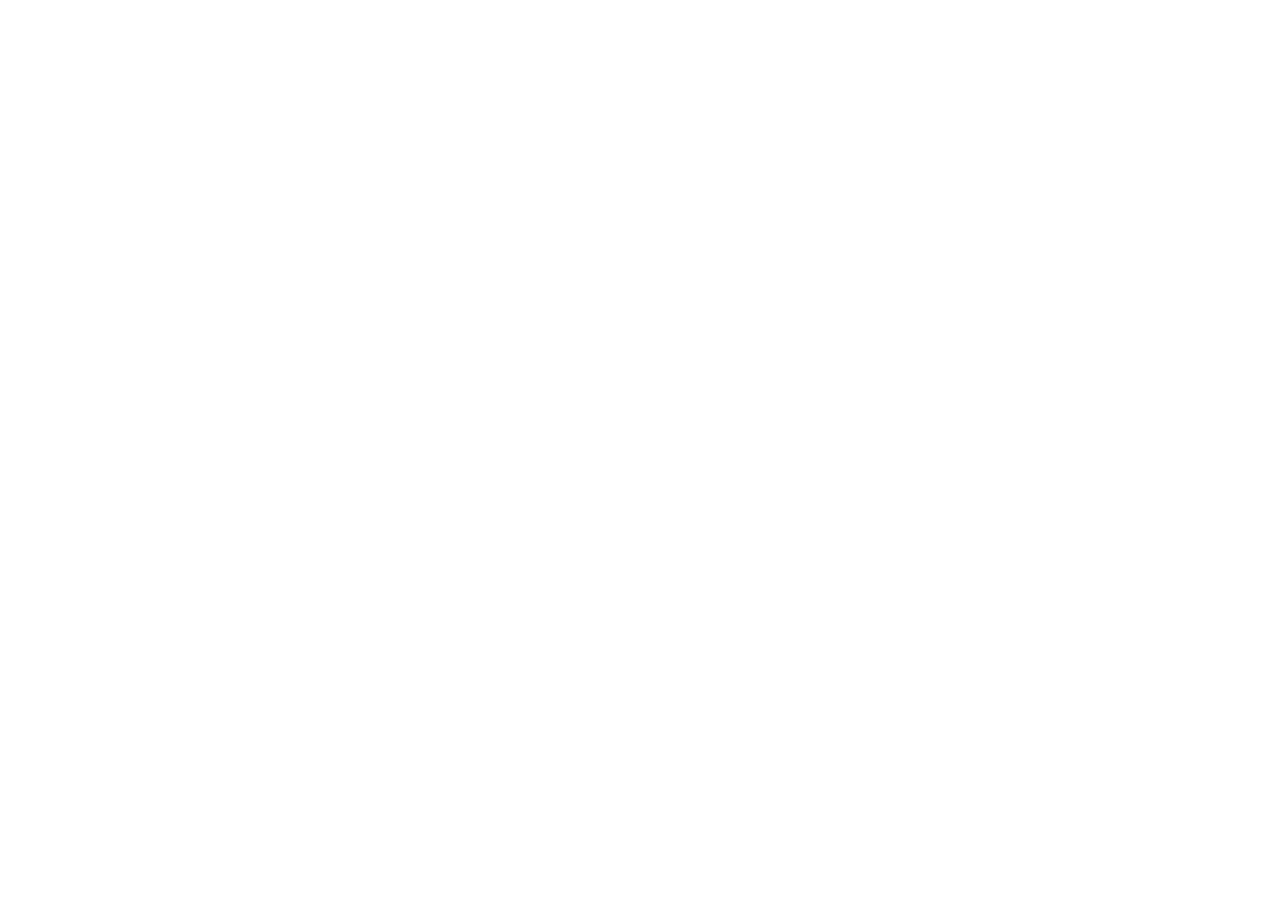
==== index.html @ c68a2b4f "Add files via upload" ====
<!DOCTYPE html>
<html lang="id">
<head>
    <meta charset="UTF-8">
    <meta name="viewport" content="width=device-width, initial-scale=1.0">
    <title>Bank & Generator Soal Madrasah/Sekolah</title>
    <!-- PWA Web App Manifest simulation meta tags -->
    <meta name="theme-color" content="#0d9488">
    <meta name="apple-mobile-web-app-capable" content="yes">
    <meta name="apple-mobile-web-app-status-bar-style" content="black-translucent">
    <link rel="manifest" href="./manifest.json">

    <!-- Tailwind CSS CDN -->
    <script src="https://cdn.tailwindcss.com"></script>
    <script>
        tailwind.config = {
            theme: {
                extend: {
                    colors: {
                        brand: {
                            50: '#f0fdf4',
                            100: '#dcfce7',
                            500: '#10b981',
                            600: '#059669',
                            700: '#047857',
                            800: '#065f46',
                            900: '#064e3b',
                        },
                        cream: {
                            50: '#FFFDF7',
                            100: '#FFFDF5',
                            200: '#FBF7E8',
                            300: '#F4ECD4',
                        }
                    },
                    fontFamily: {
                        sans: ['Inter', 'sans-serif'],
                        serif: ['Merriweather', 'Georgia', 'Cambria', 'serif'],
                    }
                }
            }
        }
    </script>

    <!-- Google Fonts -->
    <link rel="preconnect" href="https://fonts.googleapis.com">
    <link rel="preconnect" href="https://fonts.gstatic.com" crossorigin>
    <link href="https://fonts.googleapis.com/css2?family=Inter:wght@300;400;500;600;700&family=Merriweather:ital,wght@0,300;0,400;0,700;1,300&display=swap" rel="stylesheet">

    <!-- Libraries: React, ReactDOM, Babel, Mammoth (docx), html2pdf -->
    <script src="https://unpkg.com/react@18/umd/react.production.min.js"></script>
    <script src="https://unpkg.com/react-dom@18/umd/react-dom.production.min.js"></script>
    <script src="https://unpkg.com/@babel/standalone/babel.min.js"></script>
    <script src="https://cdnjs.cloudflare.com/ajax/libs/mammoth/1.6.0/mammoth.browser.min.js"></script>
    <script src="https://cdnjs.cloudflare.com/ajax/libs/html2pdf.js/0.10.1/html2pdf.bundle.min.js"></script>
    <script src="https://accounts.google.com/gsi/client" async defer></script>

    <link rel="stylesheet" href="./styles.css">
</head>
<body class="bg-slate-100 text-slate-800 antialiased font-sans min-h-screen">

    <div id="root"></div>

    <script src="./google-config.js"></script>
    <script src="./google-sync.js"></script>
    <script src="./exam-document.js"></script>
    <script src="./pdf-export.js"></script>
    <script src="./word-export.js"></script>
    <script type="text/babel" src="./app.js"></script>
</body>
</html>
---- styles.css ----
/* Custom scrollbar & print styling */
        ::-webkit-scrollbar { width: 8px; height: 8px; }
        ::-webkit-scrollbar-track { background: #f1f5f9; }
        ::-webkit-scrollbar-thumb { background: #cbd5e1; border-radius: 4px; }
        ::-webkit-scrollbar-thumb:hover { background: #94a3b8; }
        
        .page-break-inside-avoid {
            page-break-inside: avoid !important;
            break-inside: avoid !important;
        }

        @media print {
            .no-print { display: none !important; }
            body { background: white !important; padding: 0 !important; margin: 0 !important; }
            .print-paper { 
                box-shadow: none !important; 
                border: none !important; 
                margin: 0 !important; 
                padding: 0 !important;
                width: 100% !important; 
                max-width: 100% !important; 
                background: white !important;
            }
        }
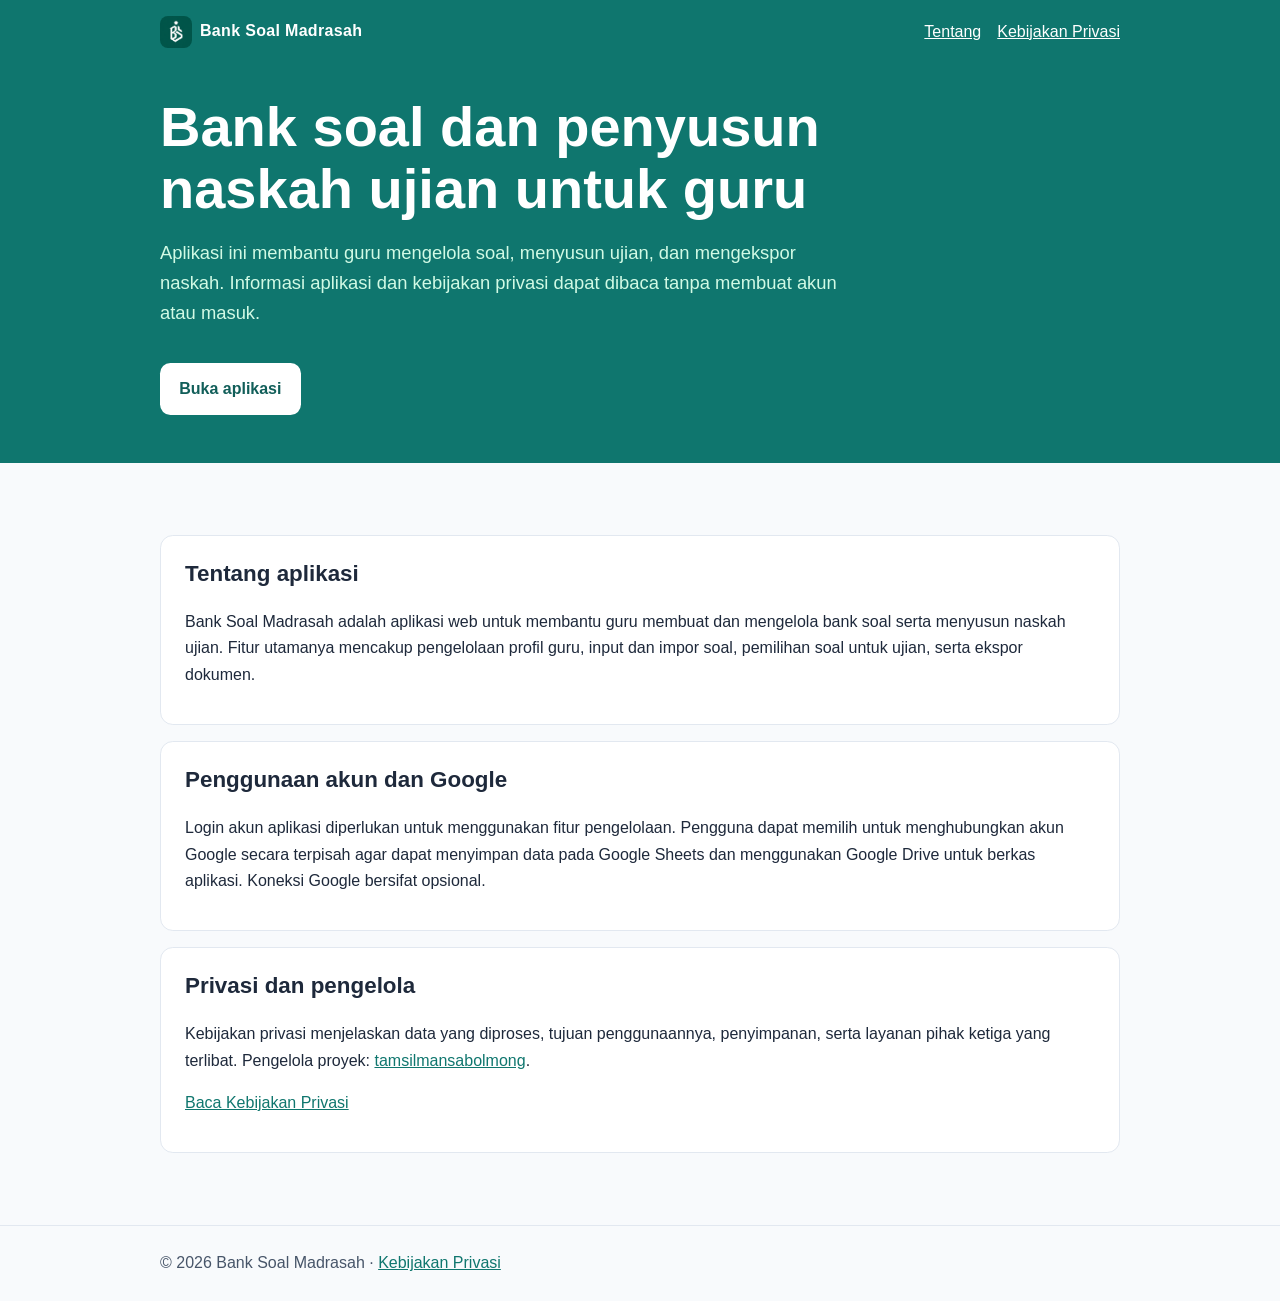
==== commit 21530da1: "sudah ada term" ====
--- a/index.html
+++ b/index.html
@@ -1,71 +1,75 @@
-<!DOCTYPE html>
-<html lang="id">
-<head>
-    <meta charset="UTF-8">
-    <meta name="viewport" content="width=device-width, initial-scale=1.0">
-    <title>Bank & Generator Soal Madrasah/Sekolah</title>
-    <!-- PWA Web App Manifest simulation meta tags -->
-    <meta name="theme-color" content="#0d9488">
-    <meta name="apple-mobile-web-app-capable" content="yes">
-    <meta name="apple-mobile-web-app-status-bar-style" content="black-translucent">
-    <link rel="manifest" href="./manifest.json">
-
-    <!-- Tailwind CSS CDN -->
-    <script src="https://cdn.tailwindcss.com"></script>
-    <script>
-        tailwind.config = {
-            theme: {
-                extend: {
-                    colors: {
-                        brand: {
-                            50: '#f0fdf4',
-                            100: '#dcfce7',
-                            500: '#10b981',
-                            600: '#059669',
-                            700: '#047857',
-                            800: '#065f46',
-                            900: '#064e3b',
-                        },
-                        cream: {
-                            50: '#FFFDF7',
-                            100: '#FFFDF5',
-                            200: '#FBF7E8',
-                            300: '#F4ECD4',
-                        }
-                    },
-                    fontFamily: {
-                        sans: ['Inter', 'sans-serif'],
-                        serif: ['Merriweather', 'Georgia', 'Cambria', 'serif'],
-                    }
-                }
-            }
-        }
-    </script>
-
-    <!-- Google Fonts -->
-    <link rel="preconnect" href="https://fonts.googleapis.com">
-    <link rel="preconnect" href="https://fonts.gstatic.com" crossorigin>
-    <link href="https://fonts.googleapis.com/css2?family=Inter:wght@300;400;500;600;700&family=Merriweather:ital,wght@0,300;0,400;0,700;1,300&display=swap" rel="stylesheet">
-
-    <!-- Libraries: React, ReactDOM, Babel, Mammoth (docx), html2pdf -->
-    <script src="https://unpkg.com/react@18/umd/react.production.min.js"></script>
-    <script src="https://unpkg.com/react-dom@18/umd/react-dom.production.min.js"></script>
-    <script src="https://unpkg.com/@babel/standalone/babel.min.js"></script>
-    <script src="https://cdnjs.cloudflare.com/ajax/libs/mammoth/1.6.0/mammoth.browser.min.js"></script>
-    <script src="https://cdnjs.cloudflare.com/ajax/libs/html2pdf.js/0.10.1/html2pdf.bundle.min.js"></script>
-    <script src="https://accounts.google.com/gsi/client" async defer></script>
-
-    <link rel="stylesheet" href="./styles.css">
-</head>
-<body class="bg-slate-100 text-slate-800 antialiased font-sans min-h-screen">
-
-    <div id="root"></div>
-
-    <script src="./google-config.js"></script>
-    <script src="./google-sync.js"></script>
-    <script src="./exam-document.js"></script>
-    <script src="./pdf-export.js"></script>
-    <script src="./word-export.js"></script>
-    <script type="text/babel" src="./app.js"></script>
-</body>
-</html>+<!DOCTYPE html>
+<html lang="id">
+<head>
+    <meta charset="UTF-8">
+    <meta name="viewport" content="width=device-width, initial-scale=1">
+    <meta name="description" content="Informasi publik Bank Soal Madrasah, aplikasi untuk membantu guru menyusun bank soal dan naskah ujian.">
+    <meta name="theme-color" content="#0f766e">
+    <title>Bank Soal Madrasah | Informasi Aplikasi</title>
+    <style>
+        :root {
+            color-scheme: light;
+            font-family: Inter, "Segoe UI", Arial, sans-serif;
+            color: #1e293b;
+            background: #f8fafc;
+        }
+        * { box-sizing: border-box; }
+        body { margin: 0; line-height: 1.65; }
+        header { background: #0f766e; color: white; }
+        .wrap { width: min(100% - 2rem, 960px); margin: 0 auto; }
+        .topbar { padding: 1rem 0; display: flex; justify-content: space-between; align-items: center; gap: 1rem; }
+        .brand { font-weight: 700; letter-spacing: .02em; }
+        nav { display: flex; flex-wrap: wrap; gap: 1rem; }
+        nav a { color: white; }
+        a { color: #0f766e; }
+        header a { color: white; }
+        main { padding: 3.5rem 0; }
+        .hero { padding: 2rem 0 3rem; }
+        h1 { max-width: 720px; margin: 0 0 1rem; font-size: clamp(2rem, 6vw, 3.5rem); line-height: 1.1; }
+        h2 { margin-top: 2.25rem; font-size: 1.4rem; }
+        .lead { max-width: 700px; color: #d1fae5; font-size: 1.15rem; }
+        .button { display: inline-block; margin-top: 1rem; padding: .8rem 1.2rem; border-radius: .65rem; background: white; color: #115e59; font-weight: 700; text-decoration: none; }
+        .card { margin: 1rem 0; padding: 1.25rem 1.5rem; border: 1px solid #e2e8f0; border-radius: .8rem; background: white; }
+        .card h2 { margin: 0 0 .5rem; }
+        footer { padding: 1.5rem 0; border-top: 1px solid #e2e8f0; color: #475569; }
+        @media (max-width: 560px) {
+            .topbar { align-items: flex-start; flex-direction: column; }
+            main { padding-top: 2rem; }
+        }
+    </style>
+</head>
+<body>
+    <header>
+        <div class="wrap topbar">
+            <div class="brand"><img src="./logo-bank-soal.png" alt="" width="32" height="32" style="vertical-align:middle;border-radius:8px;margin-right:.5rem">Bank Soal Madrasah</div>
+            <nav aria-label="Navigasi utama">
+                <a href="#tentang">Tentang</a>
+                <a href="./privacy-policy.html">Kebijakan Privasi</a>
+            </nav>
+        </div>
+        <section class="wrap hero" aria-labelledby="judul">
+            <h1 id="judul">Bank soal dan penyusun naskah ujian untuk guru</h1>
+            <p class="lead">Aplikasi ini membantu guru mengelola soal, menyusun ujian, dan mengekspor naskah. Informasi aplikasi dan kebijakan privasi dapat dibaca tanpa membuat akun atau masuk.</p>
+            <a class="button" href="./app.html">Buka aplikasi</a>
+        </section>
+    </header>
+    <main class="wrap" id="tentang">
+        <section class="card">
+            <h2>Tentang aplikasi</h2>
+            <p>Bank Soal Madrasah adalah aplikasi web untuk membantu guru membuat dan mengelola bank soal serta menyusun naskah ujian. Fitur utamanya mencakup pengelolaan profil guru, input dan impor soal, pemilihan soal untuk ujian, serta ekspor dokumen.</p>
+        </section>
+        <section class="card">
+            <h2>Penggunaan akun dan Google</h2>
+            <p>Login akun aplikasi diperlukan untuk menggunakan fitur pengelolaan. Pengguna dapat memilih untuk menghubungkan akun Google secara terpisah agar dapat menyimpan data pada Google Sheets dan menggunakan Google Drive untuk berkas aplikasi. Koneksi Google bersifat opsional.</p>
+        </section>
+        <section class="card">
+            <h2>Privasi dan pengelola</h2>
+            <p>Kebijakan privasi menjelaskan data yang diproses, tujuan penggunaannya, penyimpanan, serta layanan pihak ketiga yang terlibat. Pengelola proyek: <a href="https://github.com/tamsilmansabolmong">tamsilmansabolmong</a>.</p>
+            <p><a href="./privacy-policy.html">Baca Kebijakan Privasi</a></p>
+        </section>
+    </main>
+    <footer>
+        <div class="wrap">© 2026 Bank Soal Madrasah · <a href="./privacy-policy.html">Kebijakan Privasi</a></div>
+    </footer>
+</body>
+</html>
